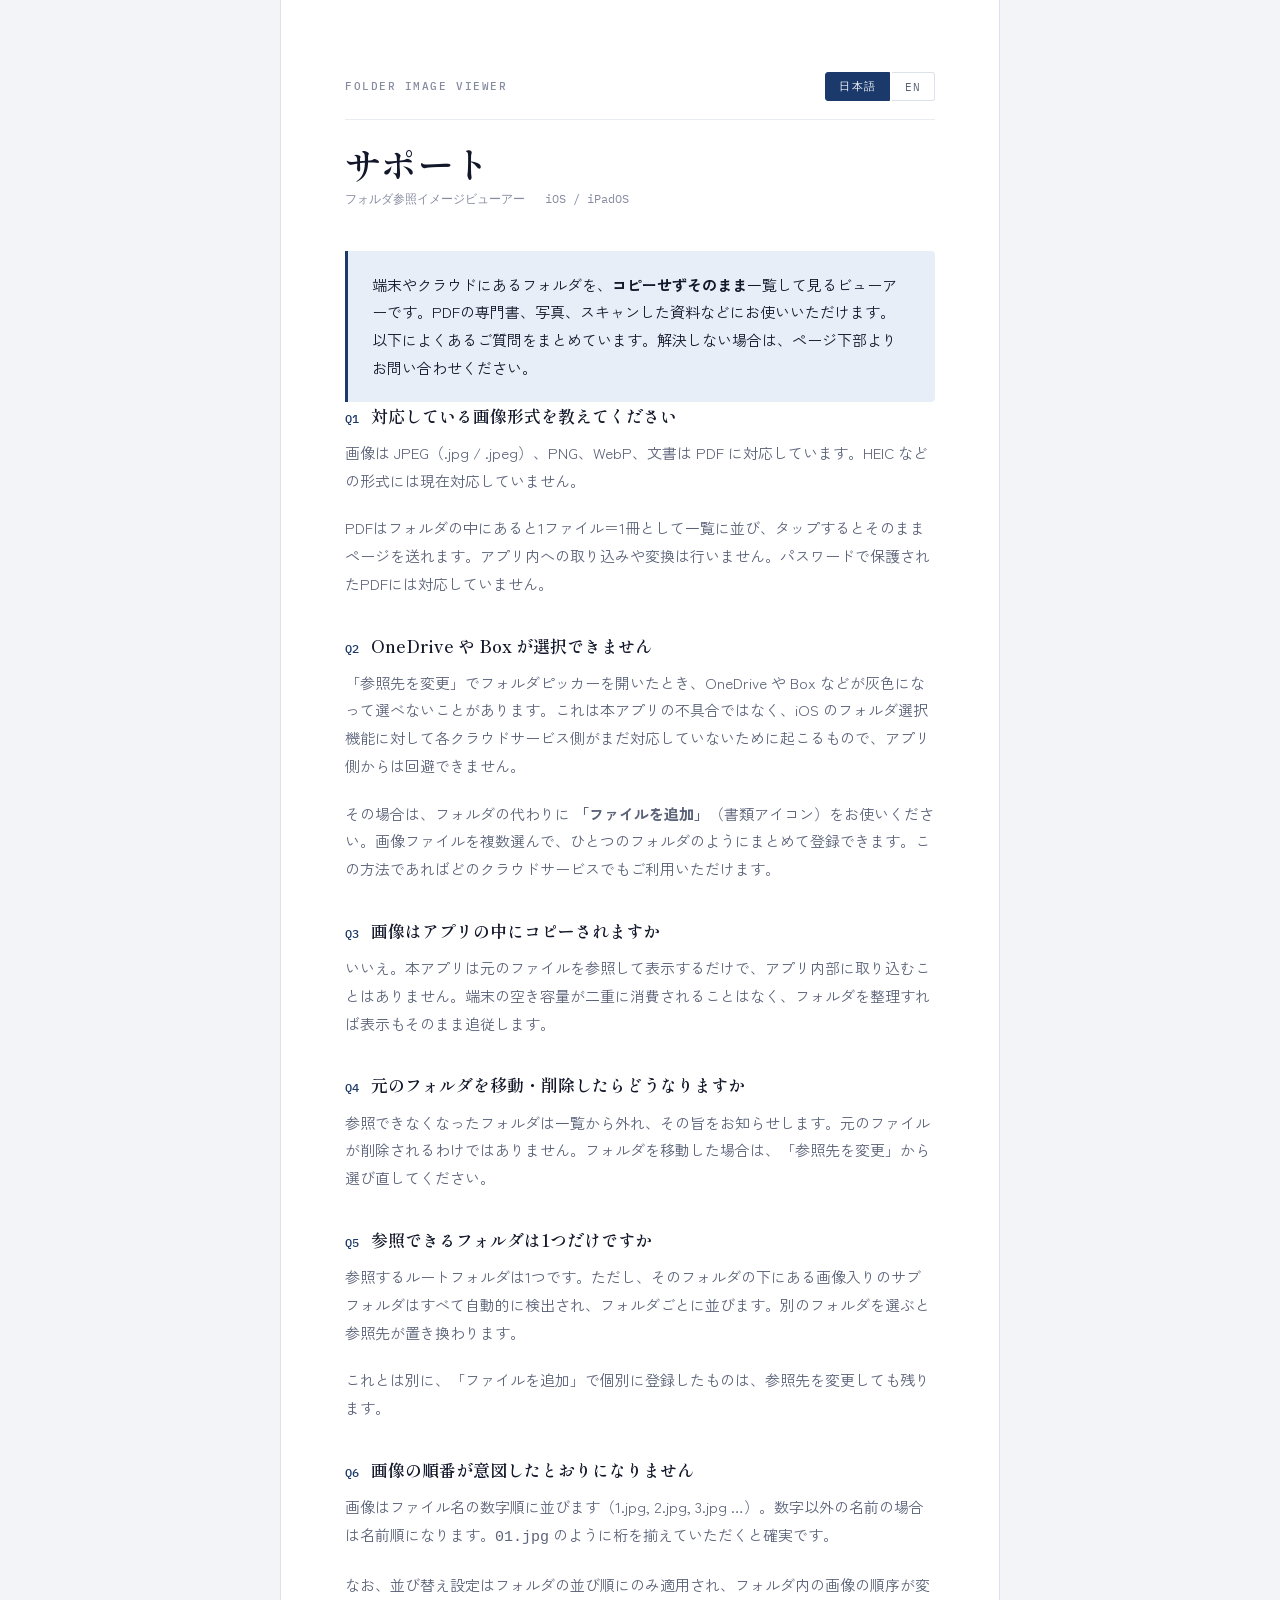
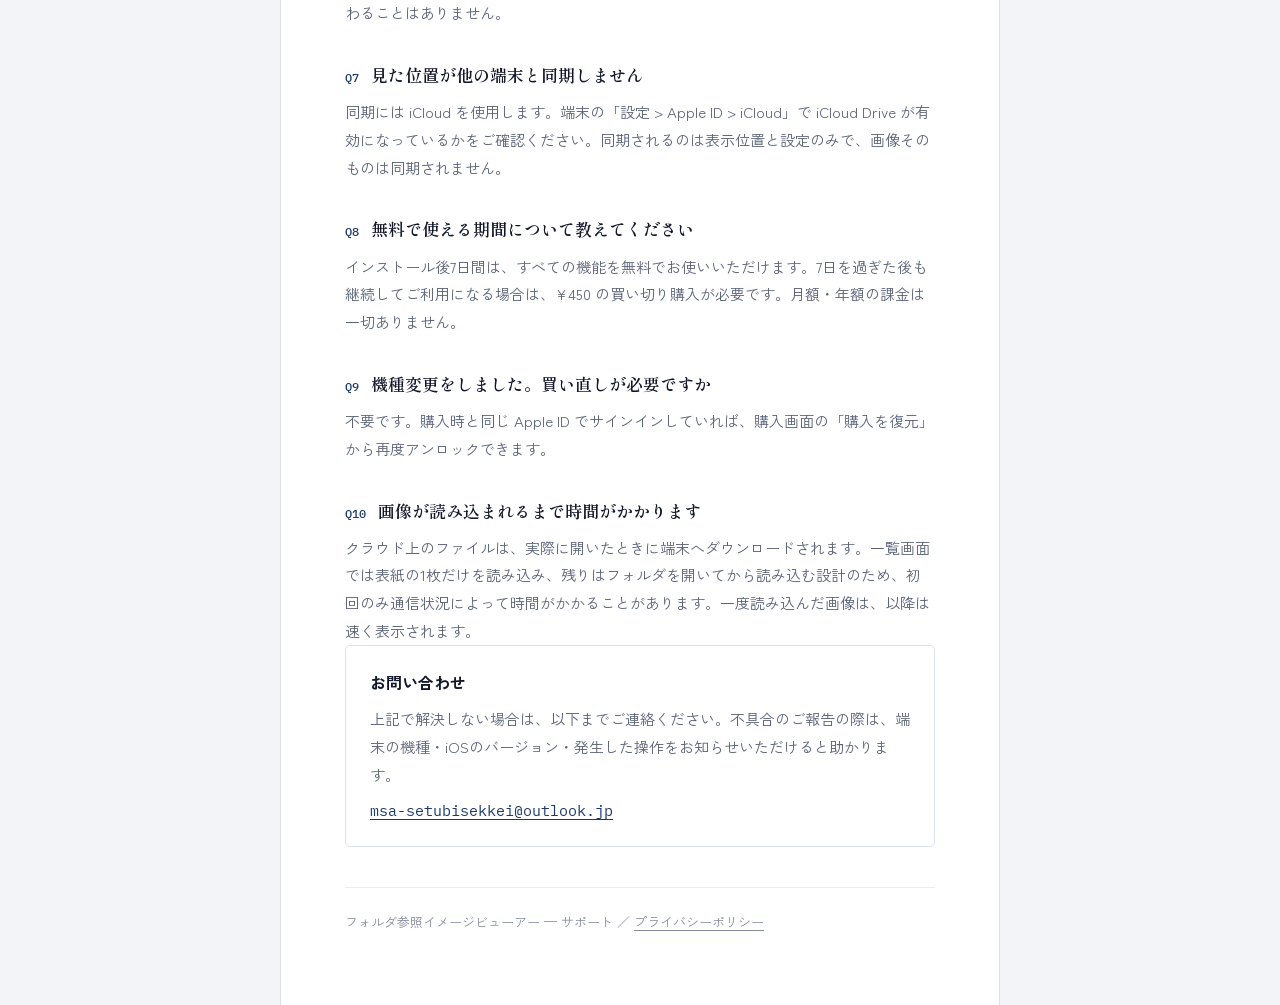
==== index.html @ e6c9c9f9 "Add initial HTML structure for support page" ====
<!DOCTYPE html>
<html lang="ja">
<head>
<meta charset="utf-8">
<meta name="viewport" content="width=device-width, initial-scale=1">
<title>フォルダ参照イメージビューアー — サポート</title>
<meta name="description" content="フォルダ参照イメージビューアーのサポートページ。よくある質問とお問い合わせ先。">
<link rel="preconnect" href="https://fonts.googleapis.com">
<link rel="preconnect" href="https://fonts.gstatic.com" crossorigin>
<link rel="stylesheet" href="https://fonts.googleapis.com/css2?family=Shippori+Mincho:wght@600&family=Zen+Kaku+Gothic+New:wght@400;500;700&family=IBM+Plex+Mono:wght@400;500&display=swap">
<link rel="stylesheet" href="style.css">
</head>
<body>
<div class="sheet">
  <header>
    <div class="topline">
      <span class="appname">Folder Image Viewer</span>
      <div class="langswitch" role="group" aria-label="Language">
        <button id="btn-ja" type="button" aria-pressed="true">日本語</button>
        <button id="btn-en" type="button" aria-pressed="false">EN</button>
      </div>
    </div>
    <div id="head-ja">
      <h1>サポート</h1>
      <div class="meta"><span>フォルダ参照イメージビューアー</span><span>iOS / iPadOS</span></div>
    </div>
    <div id="head-en" hidden>
      <h1>Support</h1>
      <div class="meta"><span>Folder Image Viewer</span><span>iOS / iPadOS</span></div>
    </div>
  </header>

  <div id="body-ja">
    <div class="lede">
      端末やクラウドにあるフォルダを、<strong>コピーせずそのまま</strong>一覧して見るビューアーです。PDFの専門書、写真、スキャンした資料などにお使いいただけます。
      以下によくあるご質問をまとめています。解決しない場合は、ページ下部よりお問い合わせください。
    </div>

    <div class="clauses">
      <section class="clause">
        <h2><span class="num">Q1</span>対応している画像形式を教えてください</h2>
        <p>画像は JPEG（.jpg / .jpeg）、PNG、WebP、文書は PDF に対応しています。HEIC などの形式には現在対応していません。</p>
        <p>PDFはフォルダの中にあると1ファイル＝1冊として一覧に並び、タップするとそのままページを送れます。アプリ内への取り込みや変換は行いません。パスワードで保護されたPDFには対応していません。</p>
      </section>

      <section class="clause">
        <h2><span class="num">Q2</span>OneDrive や Box が選択できません</h2>
        <p>「参照先を変更」でフォルダピッカーを開いたとき、OneDrive や Box などが灰色になって選べないことがあります。これは本アプリの不具合ではなく、iOS のフォルダ選択機能に対して各クラウドサービス側がまだ対応していないために起こるもので、アプリ側からは回避できません。</p>
        <p>その場合は、フォルダの代わりに <strong>「ファイルを追加」</strong>（書類アイコン）をお使いください。画像ファイルを複数選んで、ひとつのフォルダのようにまとめて登録できます。この方法であればどのクラウドサービスでもご利用いただけます。</p>
      </section>

      <section class="clause">
        <h2><span class="num">Q3</span>画像はアプリの中にコピーされますか</h2>
        <p>いいえ。本アプリは元のファイルを参照して表示するだけで、アプリ内部に取り込むことはありません。端末の空き容量が二重に消費されることはなく、フォルダを整理すれば表示もそのまま追従します。</p>
      </section>

      <section class="clause">
        <h2><span class="num">Q4</span>元のフォルダを移動・削除したらどうなりますか</h2>
        <p>参照できなくなったフォルダは一覧から外れ、その旨をお知らせします。元のファイルが削除されるわけではありません。フォルダを移動した場合は、「参照先を変更」から選び直してください。</p>
      </section>

      <section class="clause">
        <h2><span class="num">Q5</span>参照できるフォルダは1つだけですか</h2>
        <p>参照するルートフォルダは1つです。ただし、そのフォルダの下にある画像入りのサブフォルダはすべて自動的に検出され、フォルダごとに並びます。別のフォルダを選ぶと参照先が置き換わります。</p>
        <p>これとは別に、「ファイルを追加」で個別に登録したものは、参照先を変更しても残ります。</p>
      </section>

      <section class="clause">
        <h2><span class="num">Q6</span>画像の順番が意図したとおりになりません</h2>
        <p>画像はファイル名の数字順に並びます（1.jpg, 2.jpg, 3.jpg …）。数字以外の名前の場合は名前順になります。<code>01.jpg</code> のように桁を揃えていただくと確実です。</p>
        <p>なお、並び替え設定はフォルダの並び順にのみ適用され、フォルダ内の画像の順序が変わることはありません。</p>
      </section>

      <section class="clause">
        <h2><span class="num">Q7</span>見た位置が他の端末と同期しません</h2>
        <p>同期には iCloud を使用します。端末の「設定 > Apple ID > iCloud」で iCloud Drive が有効になっているかをご確認ください。同期されるのは表示位置と設定のみで、画像そのものは同期されません。</p>
      </section>

      <section class="clause">
        <h2><span class="num">Q8</span>無料で使える期間について教えてください</h2>
        <p>インストール後7日間は、すべての機能を無料でお使いいただけます。7日を過ぎた後も継続してご利用になる場合は、¥450 の買い切り購入が必要です。月額・年額の課金は一切ありません。</p>
      </section>

      <section class="clause">
        <h2><span class="num">Q9</span>機種変更をしました。買い直しが必要ですか</h2>
        <p>不要です。購入時と同じ Apple ID でサインインしていれば、購入画面の「購入を復元」から再度アンロックできます。</p>
      </section>

      <section class="clause">
        <h2><span class="num">Q10</span>画像が読み込まれるまで時間がかかります</h2>
        <p>クラウド上のファイルは、実際に開いたときに端末へダウンロードされます。一覧画面では表紙の1枚だけを読み込み、残りはフォルダを開いてから読み込む設計のため、初回のみ通信状況によって時間がかかることがあります。一度読み込んだ画像は、以降は速く表示されます。</p>
      </section>
    </div>

    <div class="contact">
      <strong>お問い合わせ</strong>
      <p>上記で解決しない場合は、以下までご連絡ください。不具合のご報告の際は、端末の機種・iOSのバージョン・発生した操作をお知らせいただけると助かります。</p>
      <span class="addr"><a href="mailto:msa-setubisekkei@outlook.jp">msa-setubisekkei@outlook.jp</a></span>
    </div>
  </div>

  <div id="body-en" hidden>
    <div class="lede">
      A viewer for the folders already on your device or in the cloud —
      <strong>without copying anything</strong>. Technical PDFs, photos, scanned documents, and more.
      Common questions are answered below; if none of them help, please get in touch at the bottom of this page.
    </div>

    <div class="clauses">
      <section class="clause">
        <h2><span class="num">Q1</span>Which image formats are supported?</h2>
        <p>Images: JPEG (.jpg / .jpeg), PNG, and WebP. Documents: PDF. HEIC is not currently supported.</p>
        <p>A PDF inside your folder appears as a single entry — one file, one volume — and opens straight into page turning. Nothing is converted or imported. Password-protected PDFs are not supported.</p>
      </section>

      <section class="clause">
        <h2><span class="num">Q2</span>I can't select OneDrive or Box</h2>
        <p>When you open the folder picker via "Change Source Folder", services such as OneDrive and Box may appear greyed out. This is not a fault in the app — those services have not yet adopted the iOS API required for folder selection, and the app cannot work around it.</p>
        <p>Use <strong>"Add Files"</strong> (the document icon) instead. You can select several image files at once and register them as a single group. This works with any cloud service.</p>
      </section>

      <section class="clause">
        <h2><span class="num">Q3</span>Are my images copied into the app?</h2>
        <p>No. The app reads your original files in place and never imports them. Your storage is not consumed twice, and reorganising your folders is reflected immediately.</p>
      </section>

      <section class="clause">
        <h2><span class="num">Q4</span>What happens if I move or delete the original folder?</h2>
        <p>Folders that can no longer be reached are removed from the gallery and you are notified. Your original files are never deleted. If you moved a folder, simply re-select it via "Change Source Folder".</p>
      </section>

      <section class="clause">
        <h2><span class="num">Q5</span>Can I reference more than one folder?</h2>
        <p>One source folder at a time. Every subfolder containing images beneath it is detected automatically and listed as its own group. Choosing another folder replaces the current one.</p>
        <p>Groups added individually via "Add Files" are separate and are kept when you change the source folder.</p>
      </section>

      <section class="clause">
        <h2><span class="num">Q6</span>My images are in the wrong order</h2>
        <p>Images follow the numbers in their file names (1.jpg, 2.jpg, 3.jpg …). Names without numbers fall back to alphabetical order. Zero-padding (<code>01.jpg</code>) is the most reliable.</p>
        <p>The sort setting applies only to the order of folders in the gallery — it never changes the order inside them.</p>
      </section>

      <section class="clause">
        <h2><span class="num">Q7</span>Reading position isn't syncing between devices</h2>
        <p>Syncing uses iCloud. Check that iCloud Drive is enabled under Settings › Apple ID › iCloud. Only your position and preferences sync — never the images themselves.</p>
      </section>

      <section class="clause">
        <h2><span class="num">Q8</span>How does the free period work?</h2>
        <p>Everything is free for 7 days after install. To keep using the app after that, a one-time purchase of ¥450 unlocks it permanently. There are no subscriptions.</p>
      </section>

      <section class="clause">
        <h2><span class="num">Q9</span>I got a new device — do I have to buy it again?</h2>
        <p>No. As long as you are signed in with the same Apple ID, tap "Restore Purchase" on the purchase screen to unlock it again.</p>
      </section>

      <section class="clause">
        <h2><span class="num">Q10</span>Images take a while to load</h2>
        <p>Files stored in the cloud are downloaded when you actually open them. The gallery loads only the cover of each folder, and the rest load once you open it — so the first read may take a moment depending on your connection. Pages load quickly after that.</p>
      </section>
    </div>

    <div class="contact">
      <strong>Contact</strong>
      <p>If none of the above helps, please get in touch. For bug reports, it helps to include your device model, iOS version, and what you were doing when the problem occurred.</p>
      <span class="addr"><a href="mailto:msa-setubisekkei@outlook.jp">msa-setubisekkei@outlook.jp</a></span>
    </div>
  </div>

  <footer>
    <span id="foot-ja">フォルダ参照イメージビューアー — サポート ／ <a href="privacy.html">プライバシーポリシー</a></span>
    <span id="foot-en" hidden>Folder Image Viewer — Support ／ <a href="privacy.html">Privacy Policy</a></span>
  </footer>
</div>
<script src="lang.js"></script>
</body>
</html>
---- style.css ----
:root{
  --ground:#F2F4F7; --surface:#FFFFFF; --ink:#12172A; --muted:#5B6379; --faint:#858CA0;
  --line:#DCE1EA; --line-soft:#E9EDF3; --accent:#1B3A6B; --accent-soft:#E8EEF8;
  --serif:"Shippori Mincho","Hiragino Mincho ProN","Yu Mincho",Georgia,serif;
  --sans:"Zen Kaku Gothic New","Hiragino Sans","Yu Gothic",system-ui,sans-serif;
  --mono:"IBM Plex Mono",ui-monospace,"SFMono-Regular",Menlo,monospace;
}
@media (prefers-color-scheme:dark){
  :root:not([data-theme="light"]){
    --ground:#0E1118; --surface:#161B26; --ink:#E6EAF2; --muted:#9AA3B7; --faint:#7A8398;
    --line:#2A313F; --line-soft:#222835; --accent:#9FC0F0; --accent-soft:#1B2536;
  }
}
:root[data-theme="dark"]{
  --ground:#0E1118; --surface:#161B26; --ink:#E6EAF2; --muted:#9AA3B7; --faint:#7A8398;
  --line:#2A313F; --line-soft:#222835; --accent:#9FC0F0; --accent-soft:#1B2536;
}
*{box-sizing:border-box}
html{-webkit-text-size-adjust:100%}
body{margin:0;background:var(--ground);color:var(--ink);font-family:var(--sans);
  font-size:16px;line-height:1.85;padding-inline:20px;-webkit-font-smoothing:antialiased}
img{max-width:100%}
[hidden]{display:none!important}
.sheet{max-width:720px;margin-inline:auto;background:var(--surface);
  border-left:1px solid var(--line);border-right:1px solid var(--line);
  padding-inline:clamp(20px,5vw,64px);padding-block:clamp(36px,7vw,72px);
  display:flex;flex-direction:column;gap:40px;min-height:100vh}
header{display:flex;flex-direction:column;gap:18px}
.topline{display:flex;flex-wrap:wrap;align-items:center;justify-content:space-between;
  gap:16px;padding-bottom:18px;border-bottom:1px solid var(--line-soft)}
.appname{font-family:var(--mono);font-size:11px;font-weight:500;letter-spacing:.14em;
  text-transform:uppercase;color:var(--faint)}
.langswitch{display:flex;gap:2px}
.langswitch button{font-family:var(--mono);font-size:11px;letter-spacing:.1em;padding:6px 13px;
  border:1px solid var(--line);background:transparent;color:var(--muted);cursor:pointer;
  transition:background .15s,color .15s}
.langswitch button:first-child{border-radius:3px 0 0 3px}
.langswitch button:last-child{border-radius:0 3px 3px 0;border-left:none}
.langswitch button:hover{color:var(--ink)}
.langswitch button[aria-pressed="true"]{background:var(--accent);border-color:var(--accent);color:var(--ground)}
.langswitch button:focus-visible{outline:2px solid var(--accent);outline-offset:2px}
h1{font-family:var(--serif);font-weight:600;font-size:clamp(26px,5vw,36px);line-height:1.4;
  letter-spacing:.01em;margin:0;text-wrap:balance}
.meta{font-family:var(--mono);font-size:12px;color:var(--faint);display:flex;flex-wrap:wrap;gap:6px 20px}
.lede{border-left:3px solid var(--accent);background:var(--accent-soft);padding:20px 24px;
  border-radius:0 4px 4px 0;font-size:15px;color:var(--ink)}
.lede strong{font-weight:700}
.clauses{display:flex;flex-direction:column;gap:34px}
section.clause{display:flex;flex-direction:column;gap:10px}
h2{font-family:var(--serif);font-weight:600;font-size:17px;line-height:1.6;margin:0;
  display:flex;gap:12px;align-items:baseline}
h2 .num{font-family:var(--mono);font-size:12px;font-weight:500;color:var(--accent);
  flex:none;font-variant-numeric:tabular-nums}
p{margin:0;font-size:15px;color:var(--muted)}
section.clause p+p{margin-top:10px}
ul{margin:4px 0 0;padding-left:0;list-style:none;display:flex;flex-direction:column;gap:7px}
li{font-size:15px;color:var(--muted);padding-left:20px;position:relative}
li::before{content:"";position:absolute;left:4px;top:.72em;width:5px;height:1px;background:var(--faint)}
a{color:var(--accent);text-underline-offset:3px}
.contact{border:1px solid var(--line);border-radius:5px;padding:22px 24px;
  display:flex;flex-direction:column;gap:8px}
.contact .addr{font-family:var(--mono);font-size:15px;word-break:break-all}
footer{border-top:1px solid var(--line-soft);padding-top:22px;font-size:13px;color:var(--faint);
  display:flex;flex-direction:column;gap:6px}
footer a{color:var(--faint)}
@media (prefers-reduced-motion:reduce){*{transition:none!important}}
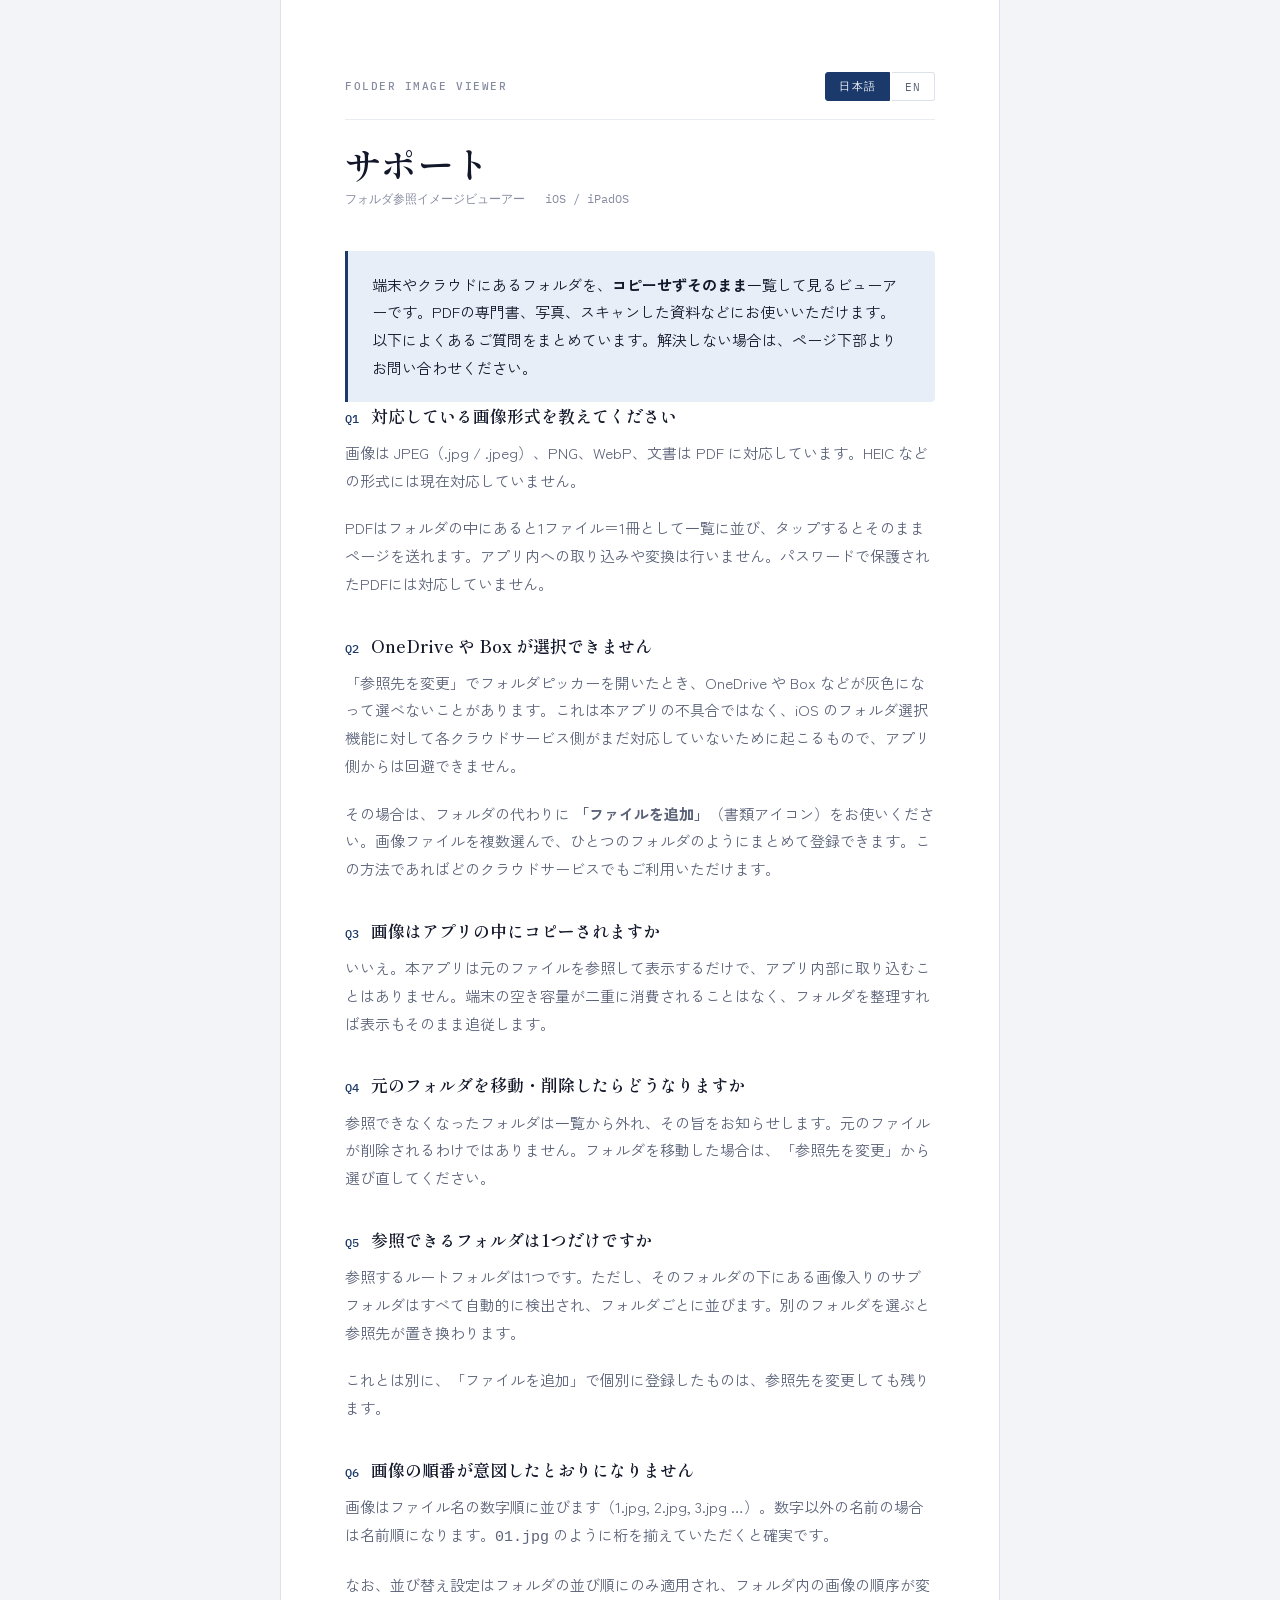
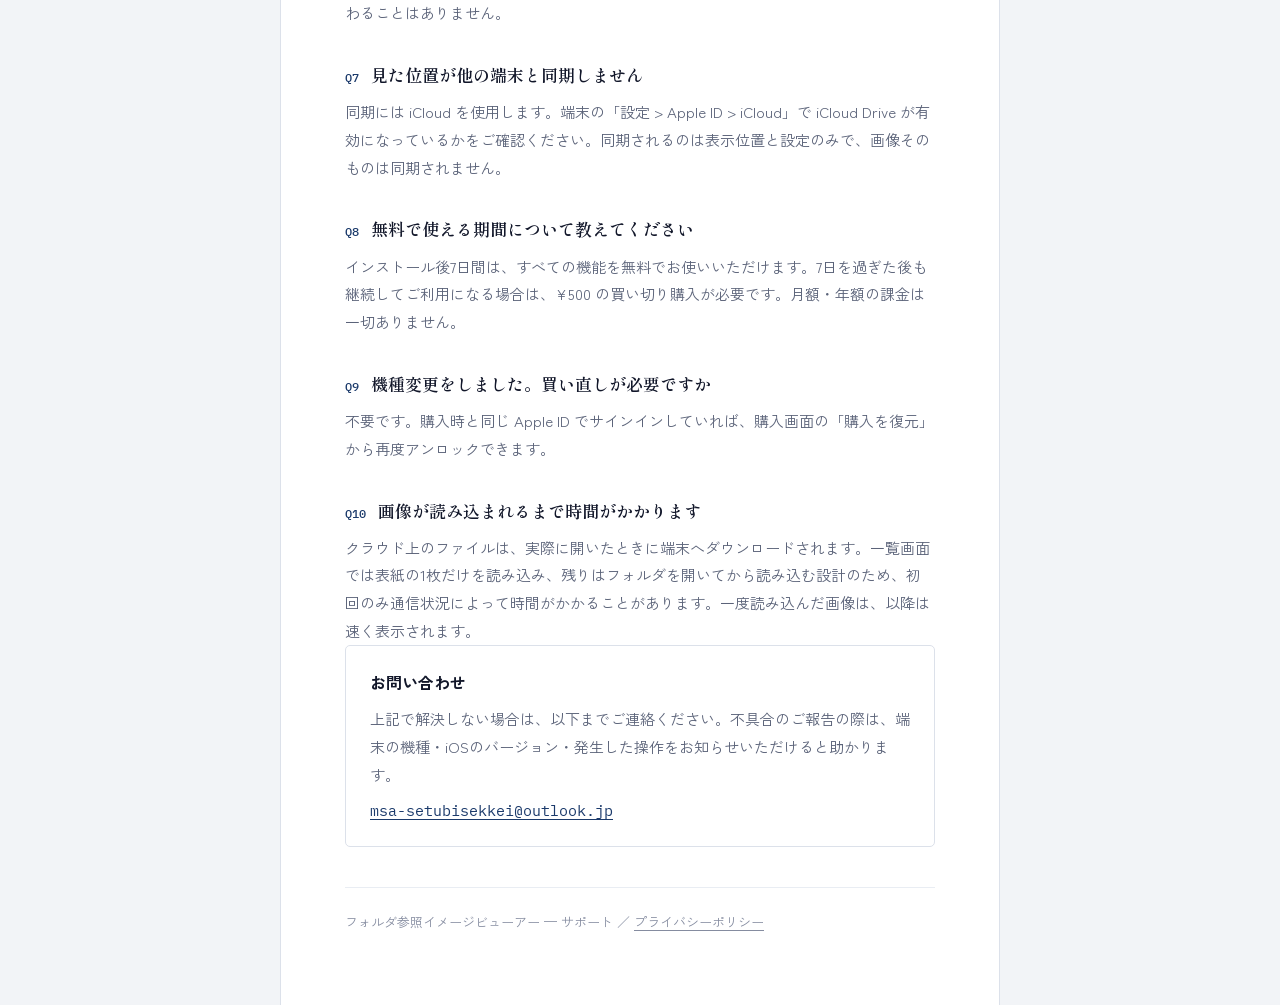
==== commit bf7a740d: "Change purchase price from ¥450 to ¥500 Updated the one-time purchase price from ¥450 to ¥500 in bot" ====
--- a/index.html
+++ b/index.html
@@ -78,7 +78,7 @@
 
       <section class="clause">
         <h2><span class="num">Q8</span>無料で使える期間について教えてください</h2>
-        <p>インストール後7日間は、すべての機能を無料でお使いいただけます。7日を過ぎた後も継続してご利用になる場合は、¥450 の買い切り購入が必要です。月額・年額の課金は一切ありません。</p>
+        <p>インストール後7日間は、すべての機能を無料でお使いいただけます。7日を過ぎた後も継続してご利用になる場合は、¥500 の買い切り購入が必要です。月額・年額の課金は一切ありません。</p>
       </section>
 
       <section class="clause">
@@ -148,7 +148,7 @@
 
       <section class="clause">
         <h2><span class="num">Q8</span>How does the free period work?</h2>
-        <p>Everything is free for 7 days after install. To keep using the app after that, a one-time purchase of ¥450 unlocks it permanently. There are no subscriptions.</p>
+        <p>Everything is free for 7 days after install. To keep using the app after that, a one-time purchase of ¥500 unlocks it permanently. There are no subscriptions.</p>
       </section>
 
       <section class="clause">
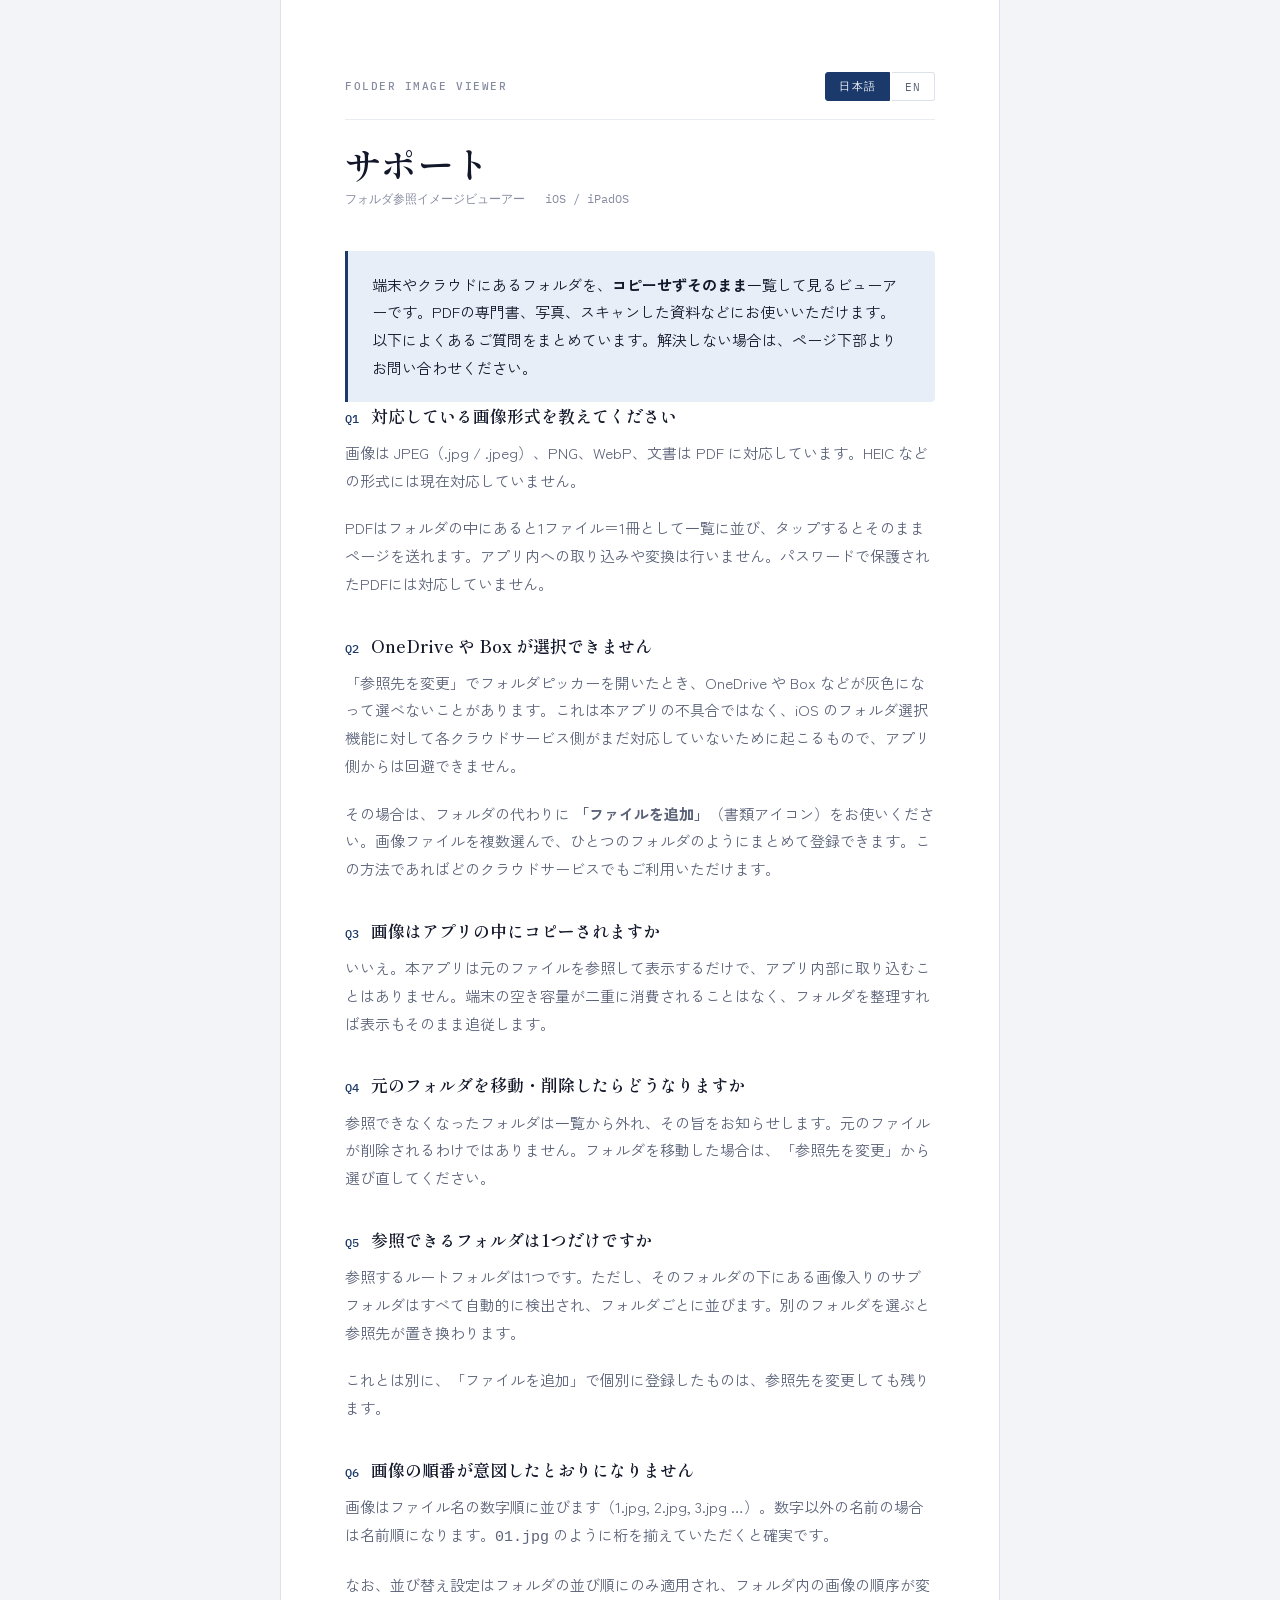
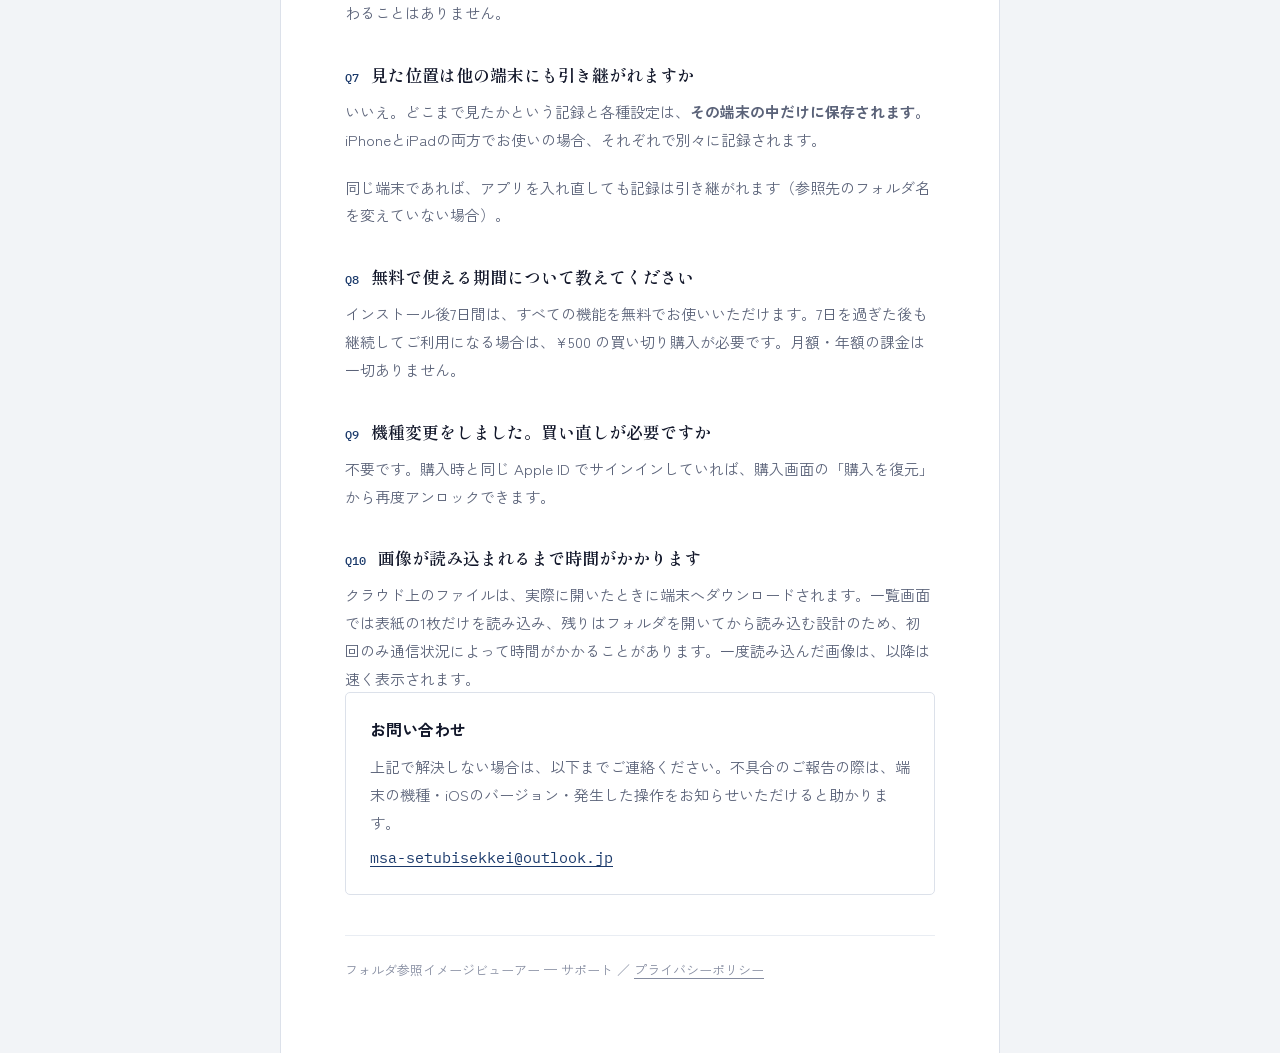
==== commit 4e391c4a: "Update FAQ section for syncing positions across devices" ====
--- a/index.html
+++ b/index.html
@@ -72,8 +72,8 @@
       </section>
 
       <section class="clause">
-        <h2><span class="num">Q7</span>見た位置が他の端末と同期しません</h2>
-        <p>同期には iCloud を使用します。端末の「設定 > Apple ID > iCloud」で iCloud Drive が有効になっているかをご確認ください。同期されるのは表示位置と設定のみで、画像そのものは同期されません。</p>
+        <h2><span class="num">Q7</span>見た位置は他の端末にも引き継がれますか</h2>
+        <p>いいえ。どこまで見たかという記録と各種設定は、<strong>その端末の中だけに保存されます。</strong>iPhoneとiPadの両方でお使いの場合、それぞれで別々に記録されます。</p>         <p>同じ端末であれば、アプリを入れ直しても記録は引き継がれます（参照先のフォルダ名を変えていない場合）。</p>
       </section>
 
       <section class="clause">
@@ -142,8 +142,8 @@
       </section>
 
       <section class="clause">
-        <h2><span class="num">Q7</span>Reading position isn't syncing between devices</h2>
-        <p>Syncing uses iCloud. Check that iCloud Drive is enabled under Settings › Apple ID › iCloud. Only your position and preferences sync — never the images themselves.</p>
+        <h2><span class="num">Q7</span>Does my position carry across devices?</h2>
+        <p>No. Your position and preferences are stored <strong>on that device only</strong>. If you use both an iPhone and an iPad, each keeps its own record.</p>         <p>On the same device, your position survives reinstalling the app, as long as your folder names have not changed.</p>
       </section>
 
       <section class="clause">
